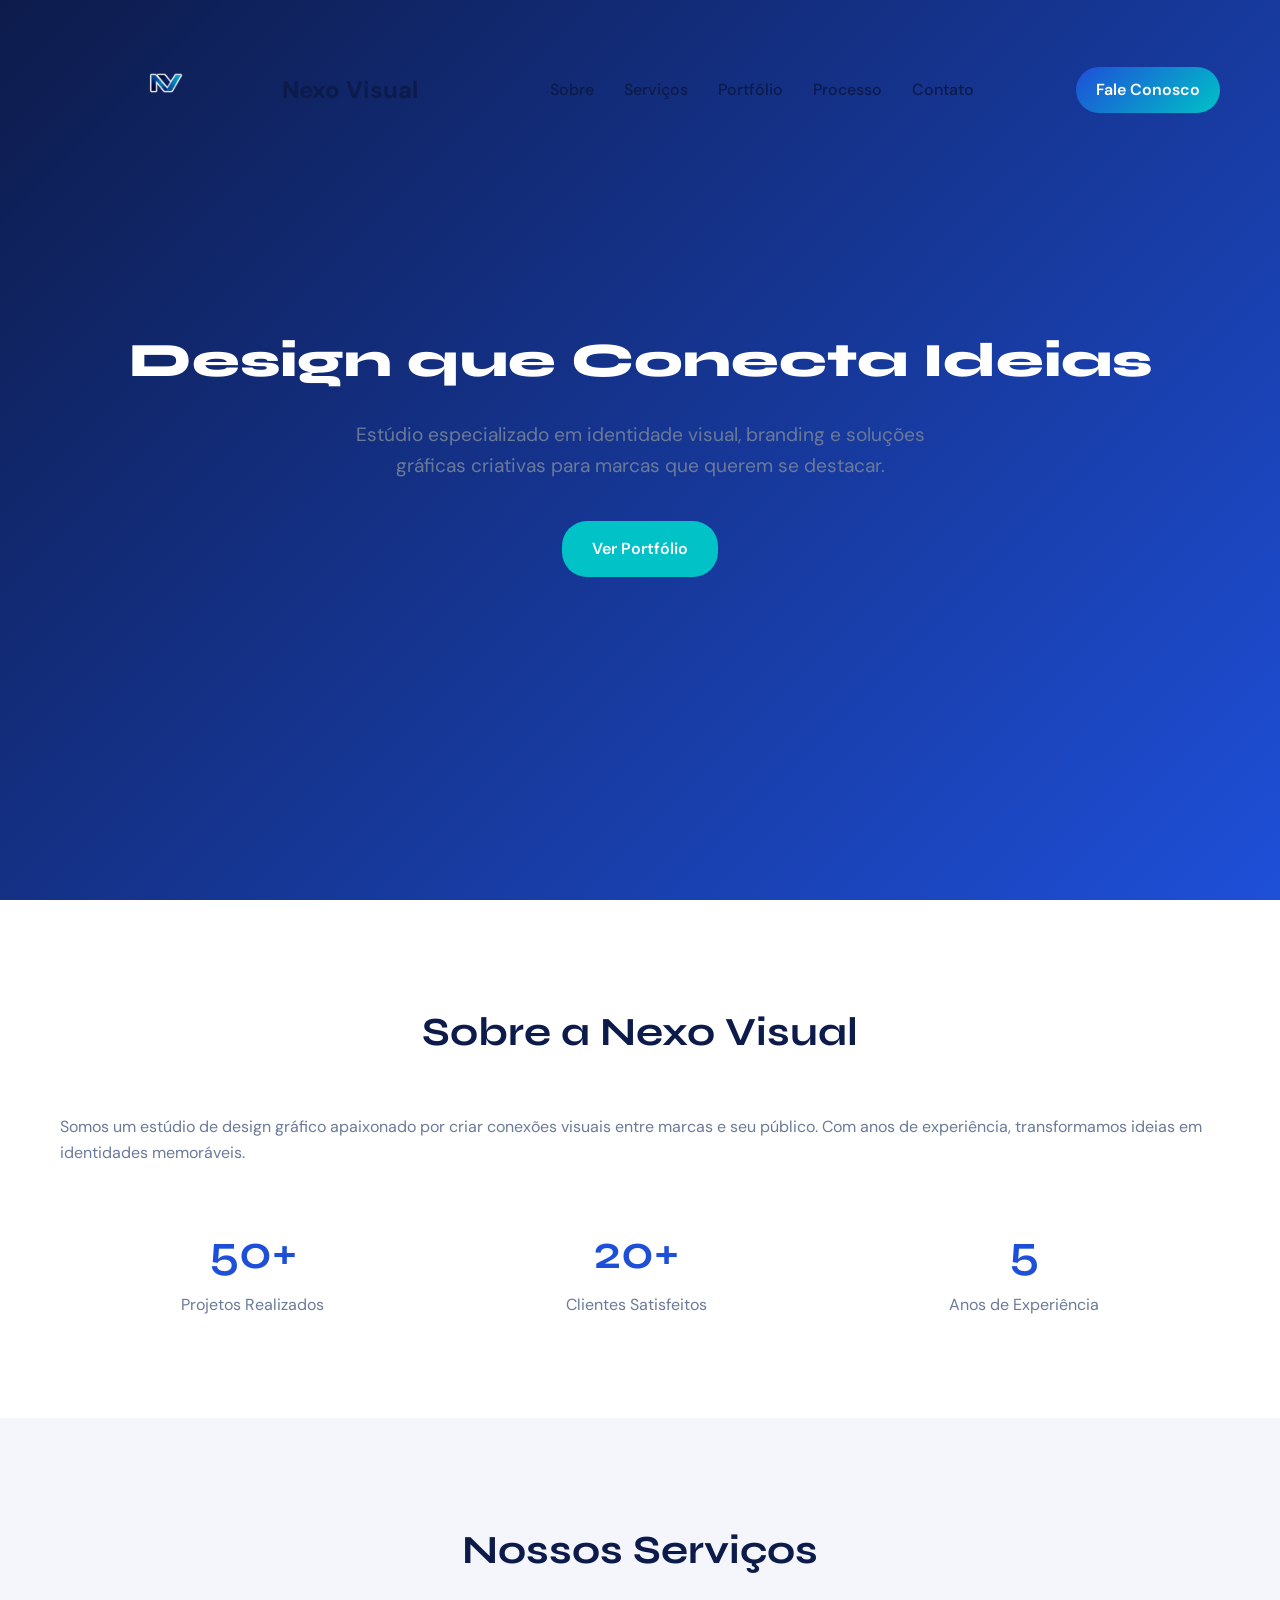
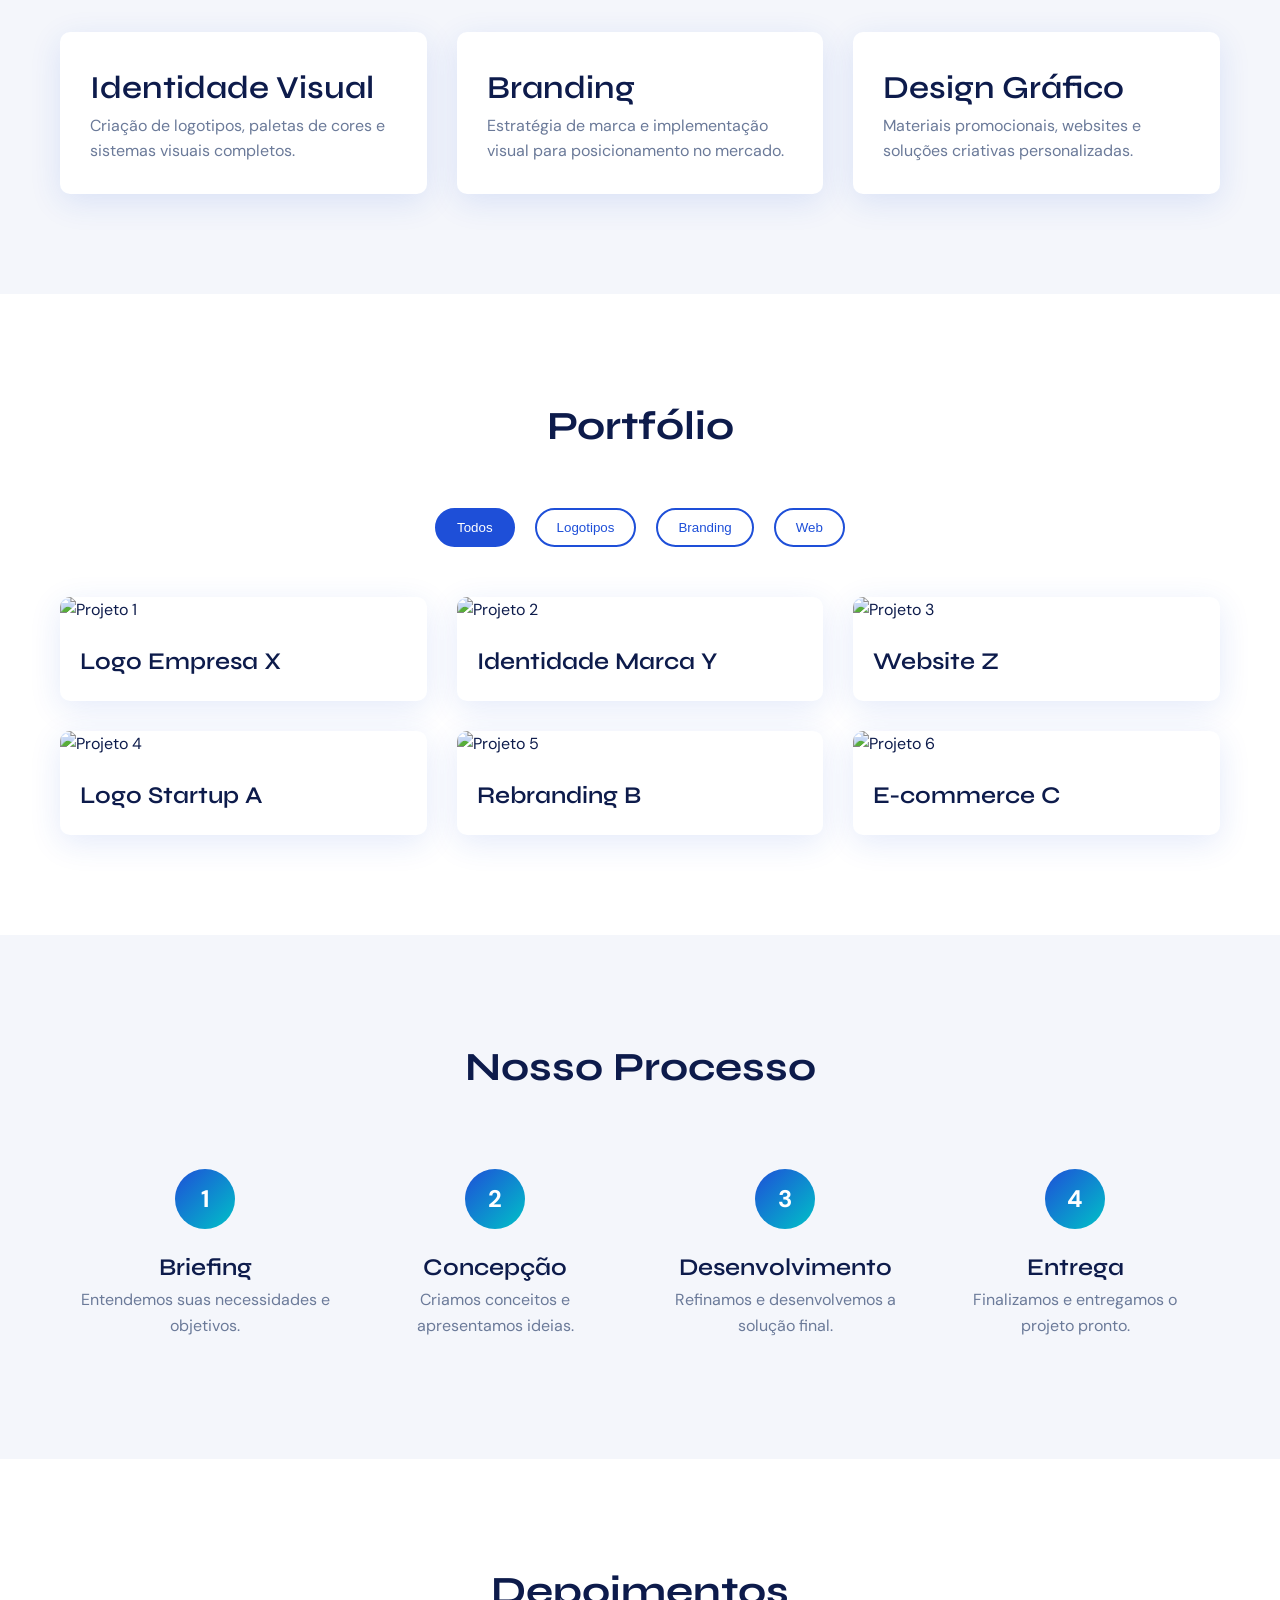
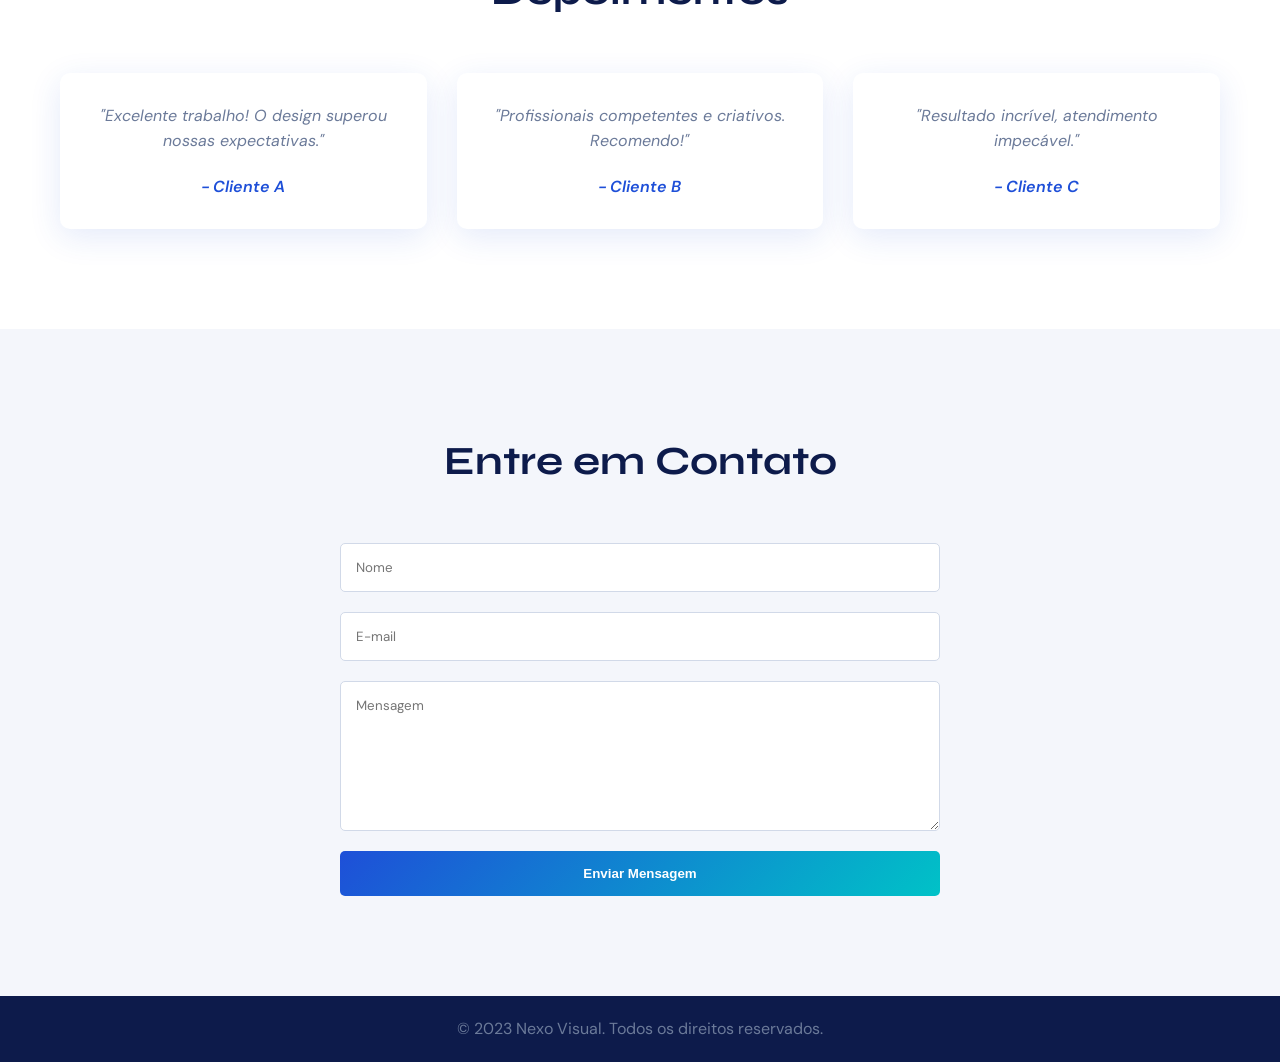
==== index.html @ d280f70b "first commit" ====
<!DOCTYPE html>
<html lang="pt-BR">
<head>
    <meta charset="UTF-8">
    <meta name="viewport" content="width=device-width, initial-scale=1.0">
    <title>Nexo Visual - Estúdio de Design Gráfico</title>
    <link href="https://fonts.googleapis.com/css2?family=Syne:wght@600;700;800&family=DM+Sans:wght@400;500;600&family=DM+Mono:wght@400&display=swap" rel="stylesheet">
    <link rel="stylesheet" href="styles.css">
</head>
<body>
    <nav class="navbar">
        <div class="container">
            <div class="logo">
                <img src="logo.png" alt="Nexo Visual Logo" class="logo-img">
                <span>Nexo Visual</span>
            </div>
            <ul class="nav-links">
                <li><a href="#sobre">Sobre</a></li>
                <li><a href="#servicos">Serviços</a></li>
                <li><a href="#portfolio">Portfólio</a></li>
                <li><a href="#processo">Processo</a></li>
                <li><a href="#contato">Contato</a></li>
            </ul>
            <a href="#contato" class="cta-button">Fale Conosco</a>
            <div class="hamburger">
                <span></span>
                <span></span>
                <span></span>
            </div>
        </div>
    </nav>

    <section id="hero" class="hero">
        <div class="container">
            <h1>Design que Conecta Ideias</h1>
            <p>Estúdio especializado em identidade visual, branding e soluções gráficas criativas para marcas que querem se destacar.</p>
            <a href="#portfolio" class="hero-cta">Ver Portfólio</a>
        </div>
    </section>

    <section id="sobre" class="sobre">
        <div class="container">
            <h2>Sobre a Nexo Visual</h2>
            <p>Somos um estúdio de design gráfico apaixonado por criar conexões visuais entre marcas e seu público. Com anos de experiência, transformamos ideias em identidades memoráveis.</p>
            <div class="stats">
                <div class="stat">
                    <h3>50+</h3>
                    <p>Projetos Realizados</p>
                </div>
                <div class="stat">
                    <h3>20+</h3>
                    <p>Clientes Satisfeitos</p>
                </div>
                <div class="stat">
                    <h3>5</h3>
                    <p>Anos de Experiência</p>
                </div>
            </div>
        </div>
    </section>

    <section id="servicos" class="servicos">
        <div class="container">
            <h2>Nossos Serviços</h2>
            <div class="servicos-grid">
                <div class="servico">
                    <h3>Identidade Visual</h3>
                    <p>Criação de logotipos, paletas de cores e sistemas visuais completos.</p>
                </div>
                <div class="servico">
                    <h3>Branding</h3>
                    <p>Estratégia de marca e implementação visual para posicionamento no mercado.</p>
                </div>
                <div class="servico">
                    <h3>Design Gráfico</h3>
                    <p>Materiais promocionais, websites e soluções criativas personalizadas.</p>
                </div>
            </div>
        </div>
    </section>

    <section id="portfolio" class="portfolio">
        <div class="container">
            <h2>Portfólio</h2>
            <div class="filters">
                <button class="filter active" data-filter="all">Todos</button>
                <button class="filter" data-filter="logo">Logotipos</button>
                <button class="filter" data-filter="brand">Branding</button>
                <button class="filter" data-filter="web">Web</button>
            </div>
            <div class="portfolio-grid">
                <div class="project" data-category="logo">
                    <img src="https://via.placeholder.com/300x200/1E4FD8/FFFFFF?text=Logo+1" alt="Projeto 1">
                    <h4>Logo Empresa X</h4>
                </div>
                <div class="project" data-category="brand">
                    <img src="https://via.placeholder.com/300x200/00C2C7/FFFFFF?text=Branding+1" alt="Projeto 2">
                    <h4>Identidade Marca Y</h4>
                </div>
                <div class="project" data-category="web">
                    <img src="https://via.placeholder.com/300x200/0D1B4B/FFFFFF?text=Web+1" alt="Projeto 3">
                    <h4>Website Z</h4>
                </div>
                <div class="project" data-category="logo">
                    <img src="https://via.placeholder.com/300x200/1E4FD8/FFFFFF?text=Logo+2" alt="Projeto 4">
                    <h4>Logo Startup A</h4>
                </div>
                <div class="project" data-category="brand">
                    <img src="https://via.placeholder.com/300x200/00C2C7/FFFFFF?text=Branding+2" alt="Projeto 5">
                    <h4>Rebranding B</h4>
                </div>
                <div class="project" data-category="web">
                    <img src="https://via.placeholder.com/300x200/0D1B4B/FFFFFF?text=Web+2" alt="Projeto 6">
                    <h4>E-commerce C</h4>
                </div>
            </div>
        </div>
    </section>

    <section id="processo" class="processo">
        <div class="container">
            <h2>Nosso Processo</h2>
            <div class="processo-steps">
                <div class="step">
                    <div class="step-number">1</div>
                    <h4>Briefing</h4>
                    <p>Entendemos suas necessidades e objetivos.</p>
                </div>
                <div class="step">
                    <div class="step-number">2</div>
                    <h4>Concepção</h4>
                    <p>Criamos conceitos e apresentamos ideias.</p>
                </div>
                <div class="step">
                    <div class="step-number">3</div>
                    <h4>Desenvolvimento</h4>
                    <p>Refinamos e desenvolvemos a solução final.</p>
                </div>
                <div class="step">
                    <div class="step-number">4</div>
                    <h4>Entrega</h4>
                    <p>Finalizamos e entregamos o projeto pronto.</p>
                </div>
            </div>
        </div>
    </section>

    <section id="depoimentos" class="depoimentos">
        <div class="container">
            <h2>Depoimentos</h2>
            <div class="depoimentos-grid">
                <div class="depoimento">
                    <p>"Excelente trabalho! O design superou nossas expectativas."</p>
                    <cite>- Cliente A</cite>
                </div>
                <div class="depoimento">
                    <p>"Profissionais competentes e criativos. Recomendo!"</p>
                    <cite>- Cliente B</cite>
                </div>
                <div class="depoimento">
                    <p>"Resultado incrível, atendimento impecável."</p>
                    <cite>- Cliente C</cite>
                </div>
            </div>
        </div>
    </section>

    <section id="contato" class="contato">
        <div class="container">
            <h2>Entre em Contato</h2>
            <form class="contato-form">
                <input type="text" placeholder="Nome" required>
                <input type="email" placeholder="E-mail" required>
                <textarea placeholder="Mensagem" required></textarea>
                <button type="submit">Enviar Mensagem</button>
            </form>
        </div>
    </section>

    <footer class="footer">
        <div class="container">
            <p>&copy; 2023 Nexo Visual. Todos os direitos reservados.</p>
        </div>
    </footer>

    <script src="script.js"></script>
</body>
</html>
---- styles.css ----
:root {
  /* Primárias */
  --azul-profundo: #0D1B4B;
  --azul-vibrante: #1E4FD8;
  --teal: #00C2C7;

  /* Gradiente institucional */
  --gradient-main: linear-gradient(135deg, #1E4FD8 0%, #00C2C7 100%);
  --gradient-dark: linear-gradient(135deg, #0D1B4B 0%, #1E4FD8 100%);

  /* Neutras */
  --branco: #FFFFFF;
  --cinza-claro: #F4F6FB;
  --cinza-medio: #D1D9E8;
  --cinza-texto: #6B7A99;

  /* Sombras */
  --shadow-card: 0 8px 32px rgba(30, 79, 216, 0.12);
  --shadow-hover: 0 16px 48px rgba(0, 194, 199, 0.22);
}

* {
  margin: 0;
  padding: 0;
  box-sizing: border-box;
}

body {
  font-family: 'DM Sans', sans-serif;
  line-height: 1.6;
  color: var(--azul-profundo);
}

.container {
  max-width: 1200px;
  margin: 0 auto;
  padding: 0 20px;
}

h1, h2, h3, h4 {
  font-family: 'Syne', sans-serif;
}

h1 { font-size: 3rem; font-weight: 800; }
h2 { font-size: 2.5rem; font-weight: 700; }
h3 { font-size: 2rem; font-weight: 600; }
h4 { font-size: 1.5rem; font-weight: 600; }

p { font-size: 1rem; color: var(--cinza-texto); }

/* Navbar */
.navbar {
  position: fixed;
  top: 0;
  width: 100%;
  background: transparent;
  transition: background 0.3s, box-shadow 0.3s;
  z-index: 1000;
  padding: 20px 0;
}

.navbar.scrolled {
  background: rgba(255, 255, 255, 0.95);
  backdrop-filter: blur(10px);
  box-shadow: var(--shadow-card);
}

.navbar .container {
  display: flex;
  justify-content: space-between;
  align-items: center;
}

.logo {
  display: flex;
  align-items: center;
  font-weight: 700;
  font-size: 1.5rem;
  color: var(--azul-profundo);
}

.logo-img {
  height: 140px;
  max-height: 140px;
  width: auto;
  margin-right: 12px;
  object-fit: contain;
}

.nav-links {
  display: flex;
  list-style: none;
}

.nav-links li {
  margin-left: 30px;
}

.nav-links.active {
  display: flex !important;
  flex-direction: column;
  position: absolute;
  top: 80px;
  left: 0;
  width: 100%;
  background: rgba(255, 255, 255, 0.98);
  backdrop-filter: blur(10px);
  padding: 20px;
  box-shadow: var(--shadow-card);
  z-index: 999;
}

.nav-links.active li {
  margin-left: 0;
  margin: 12px 0;
}

.nav-links.active a {
  display: block;
  padding: 12px;
  font-size: 1.1rem;
}

.nav-links a {
  text-decoration: none;
  color: var(--azul-profundo);
  font-weight: 500;
  transition: color 0.3s;
  position: relative;
}

.nav-links a::after {
  content: '';
  position: absolute;
  width: 0;
  height: 2px;
  bottom: -5px;
  left: 0;
  background: var(--gradient-main);
  transition: width 0.3s;
}

.nav-links a:hover::after {
  width: 100%;
}

.cta-button {
  background: var(--gradient-main);
  color: var(--branco);
  padding: 10px 20px;
  border-radius: 25px;
  text-decoration: none;
  font-weight: 600;
  transition: transform 0.3s;
}

.cta-button:hover {
  transform: translateY(-2px);
}

.hamburger {
  display: none;
  flex-direction: column;
  cursor: pointer;
}

.hamburger span {
  width: 25px;
  height: 3px;
  background: var(--azul-profundo);
  margin: 3px 0;
  transition: 0.3s;
  display: block;
}

.hamburger.active span:nth-child(1) {
  transform: rotate(45deg) translate(10px, 10px);
}

.hamburger.active span:nth-child(2) {
  opacity: 0;
}

.hamburger.active span:nth-child(3) {
  transform: rotate(-45deg) translate(8px, -8px);
}

/* Hero */
.hero {
  height: 100vh;
  display: flex;
  align-items: center;
  background: var(--gradient-dark);
  color: var(--branco);
  text-align: center;
}

.hero h1 {
  margin-bottom: 20px;
}

.hero p {
  font-size: 1.2rem;
  margin-bottom: 40px;
  max-width: 600px;
  margin-left: auto;
  margin-right: auto;
}

.hero-cta {
  background: var(--teal);
  color: var(--branco);
  padding: 15px 30px;
  border-radius: 25px;
  text-decoration: none;
  font-weight: 600;
  display: inline-block;
  transition: background 0.3s;
}

.hero-cta:hover {
  background: var(--azul-vibrante);
}

/* Sections */
section {
  padding: 100px 0;
}

.sobre, .servicos, .portfolio, .processo, .depoimentos, .contato {
  background: var(--branco);
}

.sobre:nth-child(even), .servicos:nth-child(even), .portfolio:nth-child(even), .processo:nth-child(even), .depoimentos:nth-child(even), .contato:nth-child(even) {
  background: var(--cinza-claro);
}

.sobre h2, .servicos h2, .portfolio h2, .processo h2, .depoimentos h2, .contato h2 {
  text-align: center;
  margin-bottom: 50px;
  color: var(--azul-profundo);
}

/* Sobre */
.stats {
  display: flex;
  justify-content: space-around;
  margin-top: 50px;
}

.stat {
  text-align: center;
}

.stat h3 {
  font-size: 3rem;
  color: var(--azul-vibrante);
}

/* Serviços */
.servicos-grid {
  display: grid;
  grid-template-columns: repeat(auto-fit, minmax(300px, 1fr));
  gap: 30px;
}

.servico {
  background: var(--branco);
  padding: 30px;
  border-radius: 10px;
  box-shadow: var(--shadow-card);
  transition: box-shadow 0.3s;
}

.servico:hover {
  box-shadow: var(--shadow-hover);
}

/* Portfolio */
.filters {
  display: flex;
  justify-content: center;
  margin-bottom: 50px;
}

.filter {
  background: none;
  border: 2px solid var(--azul-vibrante);
  color: var(--azul-vibrante);
  padding: 10px 20px;
  margin: 0 10px;
  border-radius: 25px;
  cursor: pointer;
  transition: all 0.3s;
}

.filter.active {
  background: var(--azul-vibrante);
  color: var(--branco);
}

.portfolio-grid {
  display: grid;
  grid-template-columns: repeat(auto-fit, minmax(300px, 1fr));
  gap: 30px;
}

.project {
  background: var(--branco);
  border-radius: 10px;
  overflow: hidden;
  box-shadow: var(--shadow-card);
  transition: transform 0.3s;
}

.project:hover {
  transform: translateY(-5px);
}

.project img {
  width: 100%;
  height: 200px;
  object-fit: cover;
}

.project h4 {
  padding: 20px;
  color: var(--azul-profundo);
}

/* Processo */
.processo-steps {
  display: flex;
  justify-content: space-between;
  flex-wrap: wrap;
}

.step {
  flex: 1;
  text-align: center;
  margin: 20px;
  min-width: 200px;
}

.step-number {
  width: 60px;
  height: 60px;
  background: var(--gradient-main);
  color: var(--branco);
  border-radius: 50%;
  display: flex;
  align-items: center;
  justify-content: center;
  font-size: 1.5rem;
  font-weight: 700;
  margin: 0 auto 20px;
}

/* Depoimentos */
.depoimentos-grid {
  display: grid;
  grid-template-columns: repeat(auto-fit, minmax(300px, 1fr));
  gap: 30px;
}

.depoimento {
  background: var(--branco);
  padding: 30px;
  border-radius: 10px;
  box-shadow: var(--shadow-card);
  text-align: center;
}

.depoimento p {
  font-style: italic;
  margin-bottom: 20px;
}

.depoimento cite {
  color: var(--azul-vibrante);
  font-weight: 600;
}

/* Contato */
.contato-form {
  max-width: 600px;
  margin: 0 auto;
  display: flex;
  flex-direction: column;
}

.contato-form input,
.contato-form textarea {
  padding: 15px;
  margin-bottom: 20px;
  border: 1px solid var(--cinza-medio);
  border-radius: 5px;
  font-family: 'DM Sans', sans-serif;
}

.contato-form textarea {
  height: 150px;
  resize: vertical;
}

.contato-form button {
  background: var(--gradient-main);
  color: var(--branco);
  padding: 15px;
  border: none;
  border-radius: 5px;
  font-weight: 600;
  cursor: pointer;
  transition: background 0.3s;
}

.contato-form button:hover {
  background: var(--azul-vibrante);
}

/* Footer */
.footer {
  background: var(--azul-profundo);
  color: var(--branco);
  text-align: center;
  padding: 20px 0;
}

/* Mobile */
@media (max-width: 768px) {
  /* Navbar */
  .navbar .container {
    padding: 0 15px;
  }

  .logo {
    font-size: 1.1rem;
  }

  .logo-img {
    height: 90px;
    max-height: 90px;
    width: auto;
  }

  .nav-links {
    display: none;
  }

  .cta-button {
    display: none;
  }

  .hamburger {
    display: flex;
    z-index: 1001;
  }

  /* Hero */
  .hero {
    min-height: 70vh;
    padding: 80px 0 40px;
  }

  .hero h1 {
    font-size: 1.8rem;
    line-height: 1.2;
    margin-bottom: 15px;
  }

  .hero p {
    font-size: 0.95rem;
    margin-bottom: 30px;
    padding: 0 10px;
  }

  /* Sections */
  section {
    padding: 60px 0;
  }

  .sobre h2, .servicos h2, .portfolio h2, .processo h2, .depoimentos h2, .contato h2 {
    font-size: 1.8rem;
    margin-bottom: 35px;
  }

  /* Sobre */
  .stats {
    flex-direction: column;
    gap: 30px;
  }

  .stat {
    padding: 20px 0;
  }

  .stat h3 {
    font-size: 2.2rem;
    margin-bottom: 8px;
  }

  /* Serviços */
  .servicos-grid {
    grid-template-columns: 1fr;
    gap: 20px;
  }

  .servico {
    padding: 20px;
  }

  .servico h3 {
    font-size: 1.3rem;
  }

  .servico p {
    font-size: 0.95rem;
  }

  /* Portfolio */
  .filters {
    flex-wrap: wrap;
    gap: 8px;
    margin-bottom: 30px;
  }

  .filter {
    padding: 8px 15px;
    margin: 4px;
    font-size: 0.9rem;
    border-width: 1px;
  }

  .portfolio-grid {
    grid-template-columns: 1fr;
    gap: 20px;
  }

  .project img {
    height: 250px;
  }

  /* Processo */
  .processo-steps {
    flex-direction: column;
    gap: 0;
  }

  .step {
    margin: 20px 0;
    padding: 20px 0;
    border-bottom: 1px solid var(--cinza-medio);
  }

  .step:last-child {
    border-bottom: none;
  }

  .step-number {
    width: 50px;
    height: 50px;
    font-size: 1.2rem;
    margin-bottom: 15px;
  }

  .step h4 {
    font-size: 1.2rem;
  }

  /* Depoimentos */
  .depoimentos-grid {
    grid-template-columns: 1fr;
    gap: 20px;
  }

  .depoimento {
    padding: 20px;
  }

  .depoimento p {
    font-size: 0.95rem;
    margin-bottom: 15px;
  }

  /* Contato */
  .contato h2 {
    margin-bottom: 30px;
  }

  .contato-form {
    padding: 0 10px;
  }

  .contato-form input,
  .contato-form textarea {
    padding: 12px;
    margin-bottom: 15px;
    font-size: 16px;
  }

  .contato-form textarea {
    height: 120px;
  }

  .contato-form button {
    padding: 12px;
    font-size: 1rem;
  }

  /* Footer */
  .footer {
    padding: 15px 10px;
    font-size: 0.9rem;
  }
}

@media (max-width: 480px) {
  .navbar .container {
    padding: 0 10px;
  }

  .logo {
    font-size: 1rem;
  }

  .logo-img {
    height: 78px;
    max-height: 78px;
    width: auto;
  }

  .hero {
    min-height: 60vh;
  }

  .hero h1 {
    font-size: 1.5rem;
  }

  .hero p {
    font-size: 0.9rem;
  }

  section {
    padding: 40px 0;
  }

  h2 {
    font-size: 1.5rem;
  }

  h3 {
    font-size: 1.2rem;
  }

  .container {
    padding: 0 15px;
  }

  .stat h3 {
    font-size: 2rem;
  }

  .project img {
    height: 180px;
  }
}
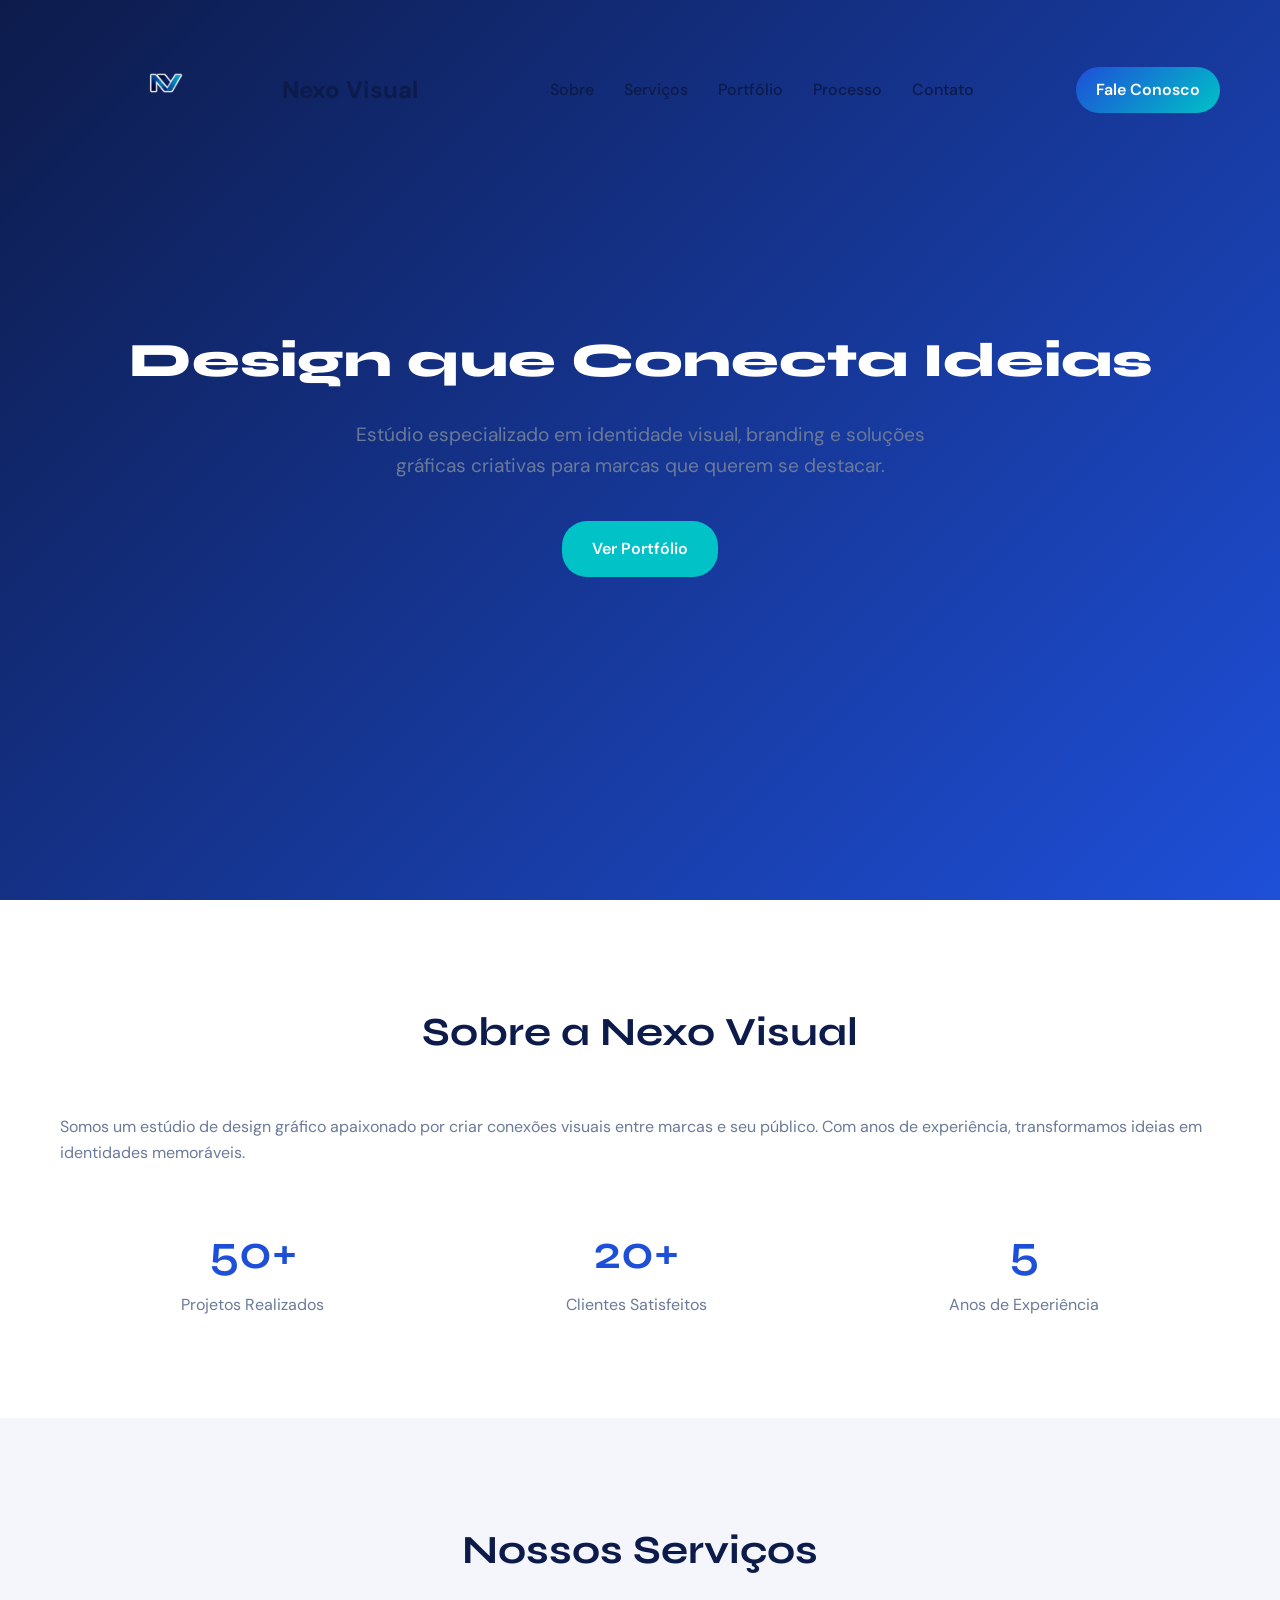
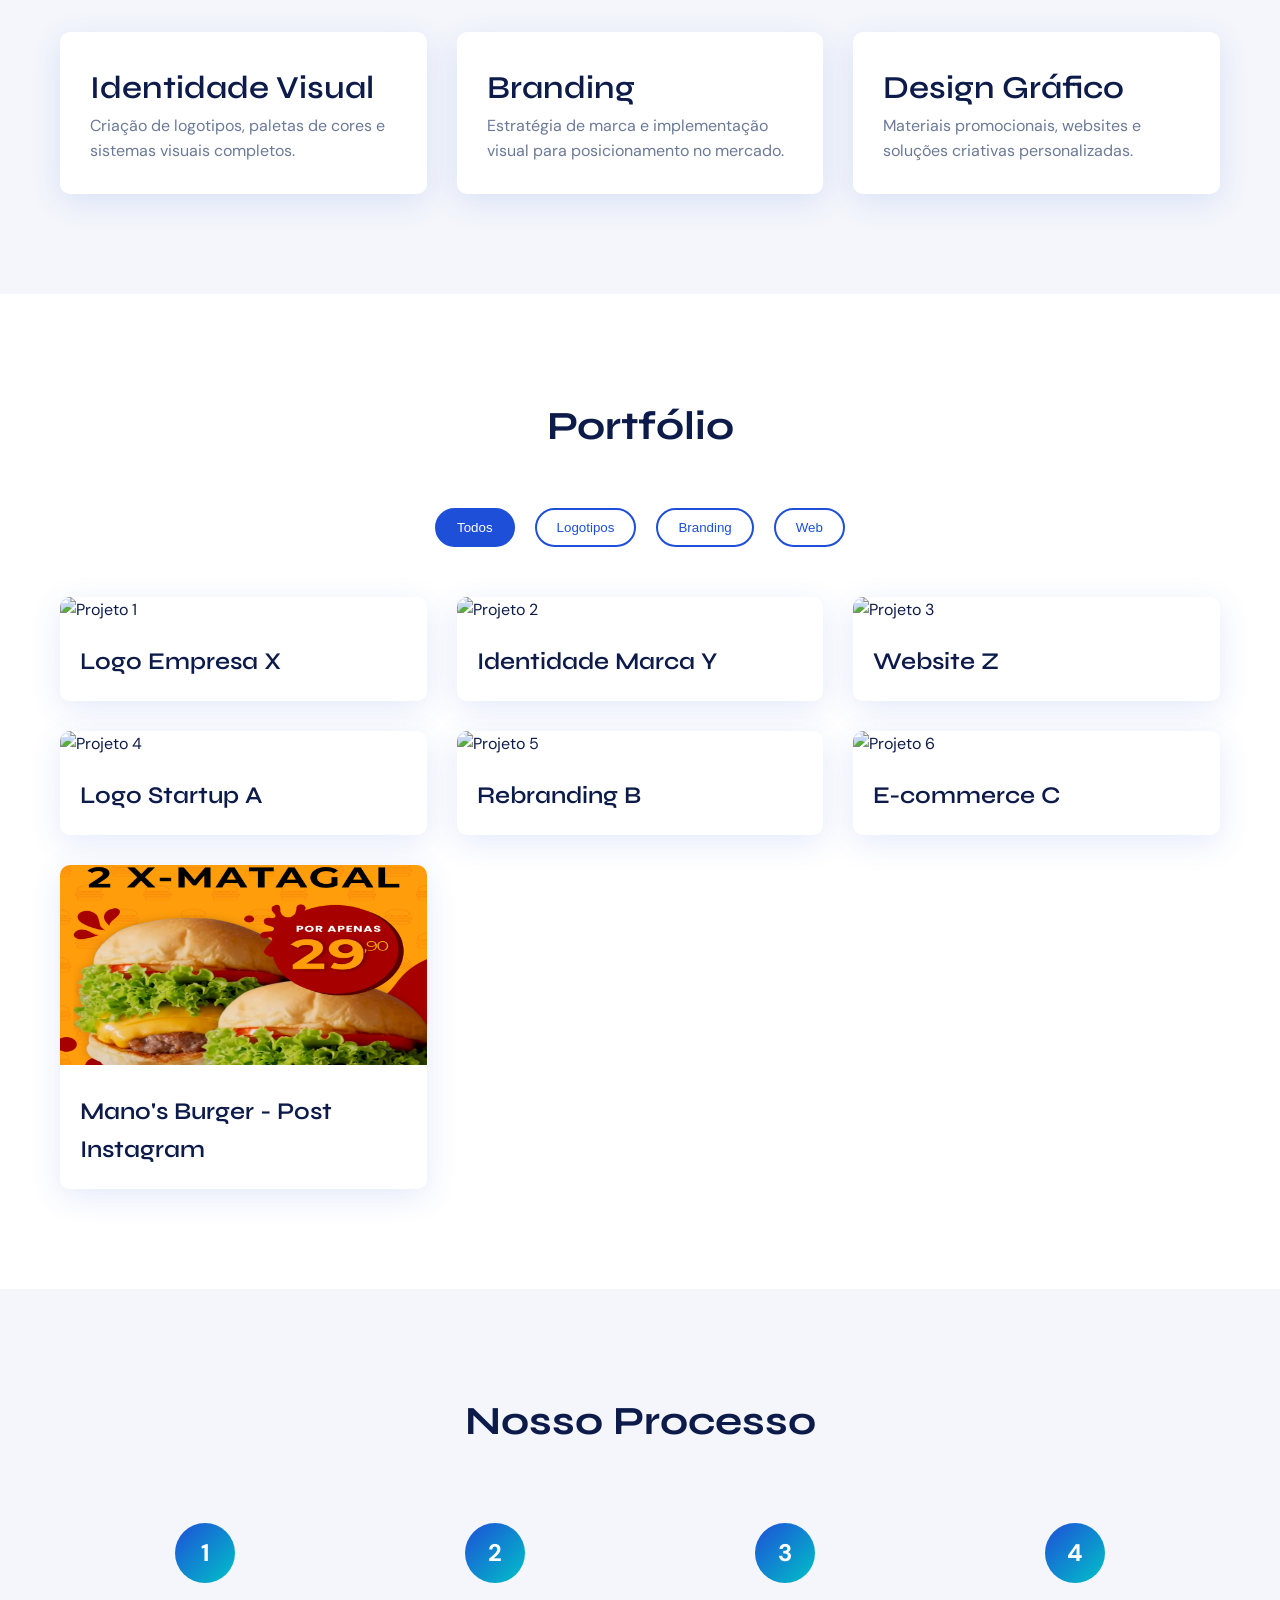
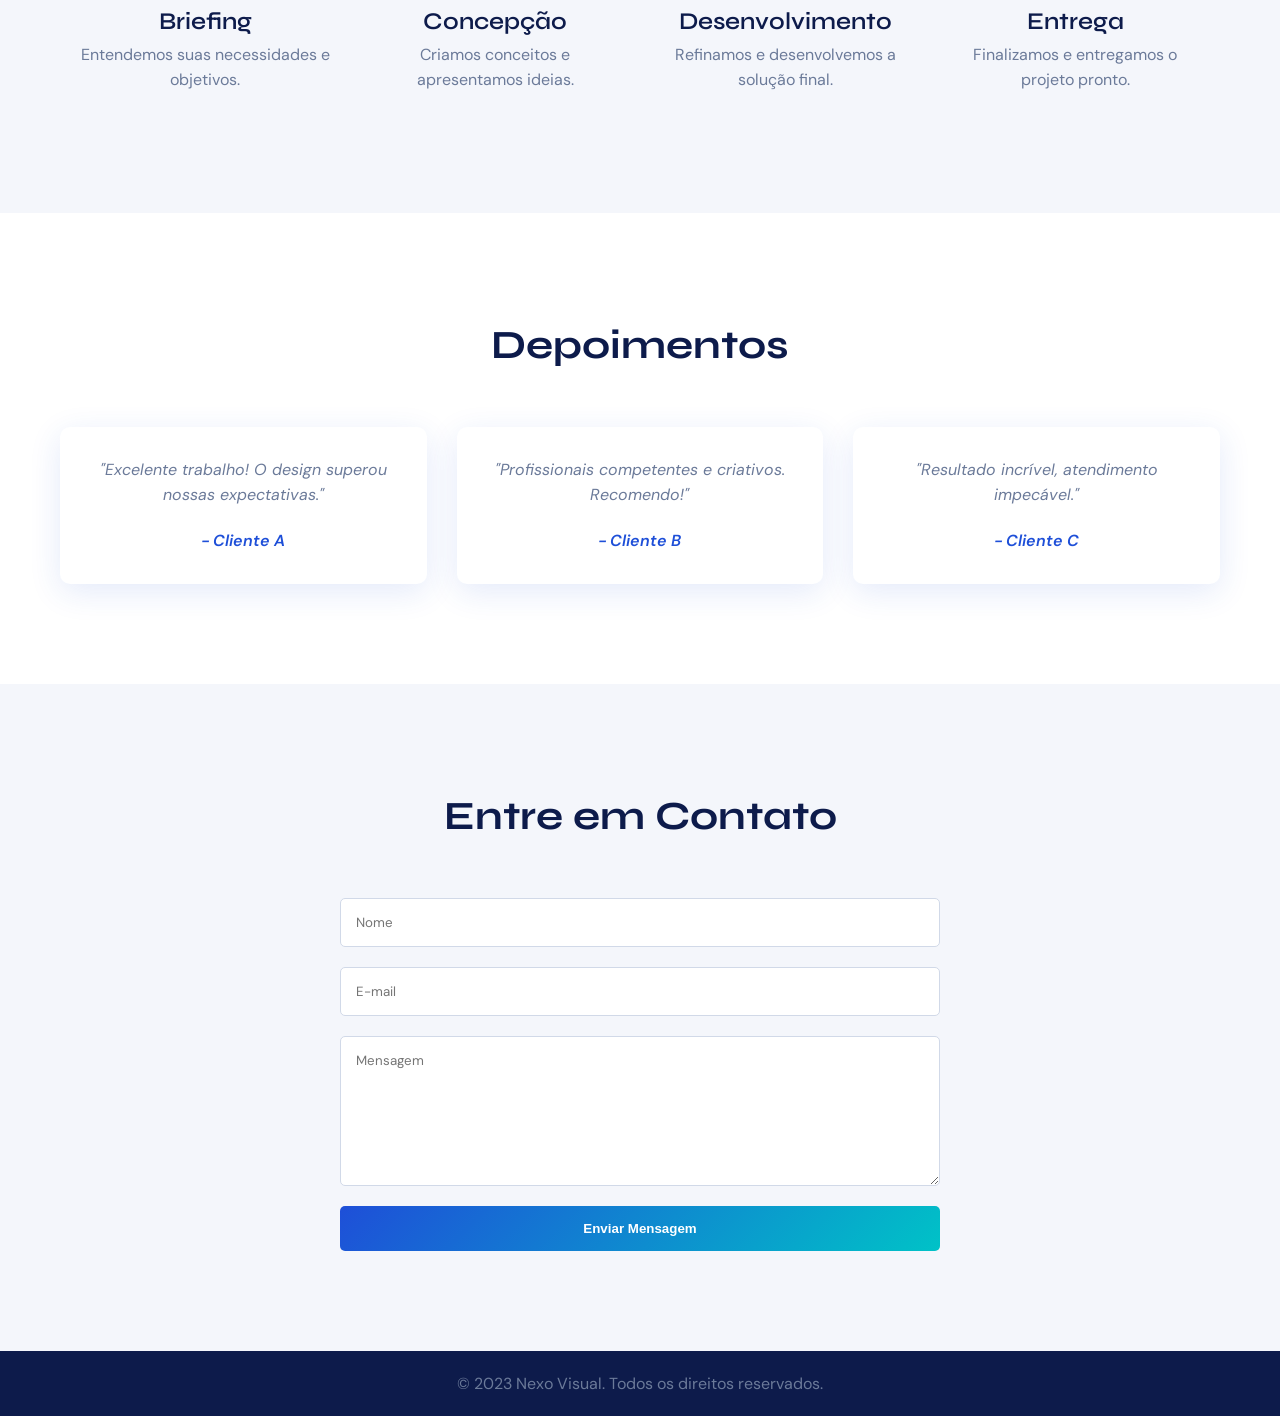
==== commit b9aa0ba3: "adição de imagem do lanche" ====
--- a/index.html
+++ b/index.html
@@ -113,6 +113,10 @@
                     <img src="https://via.placeholder.com/300x200/0D1B4B/FFFFFF?text=Web+2" alt="Projeto 6">
                     <h4>E-commerce C</h4>
                 </div>
+                <div class="project" data-category="web">
+                    <img src="manos-burger.png" alt="Mano's Burger E-commerce">
+                    <h4>Mano's Burger - Post Instagram</h4>
+                </div>
             </div>
         </div>
     </section>
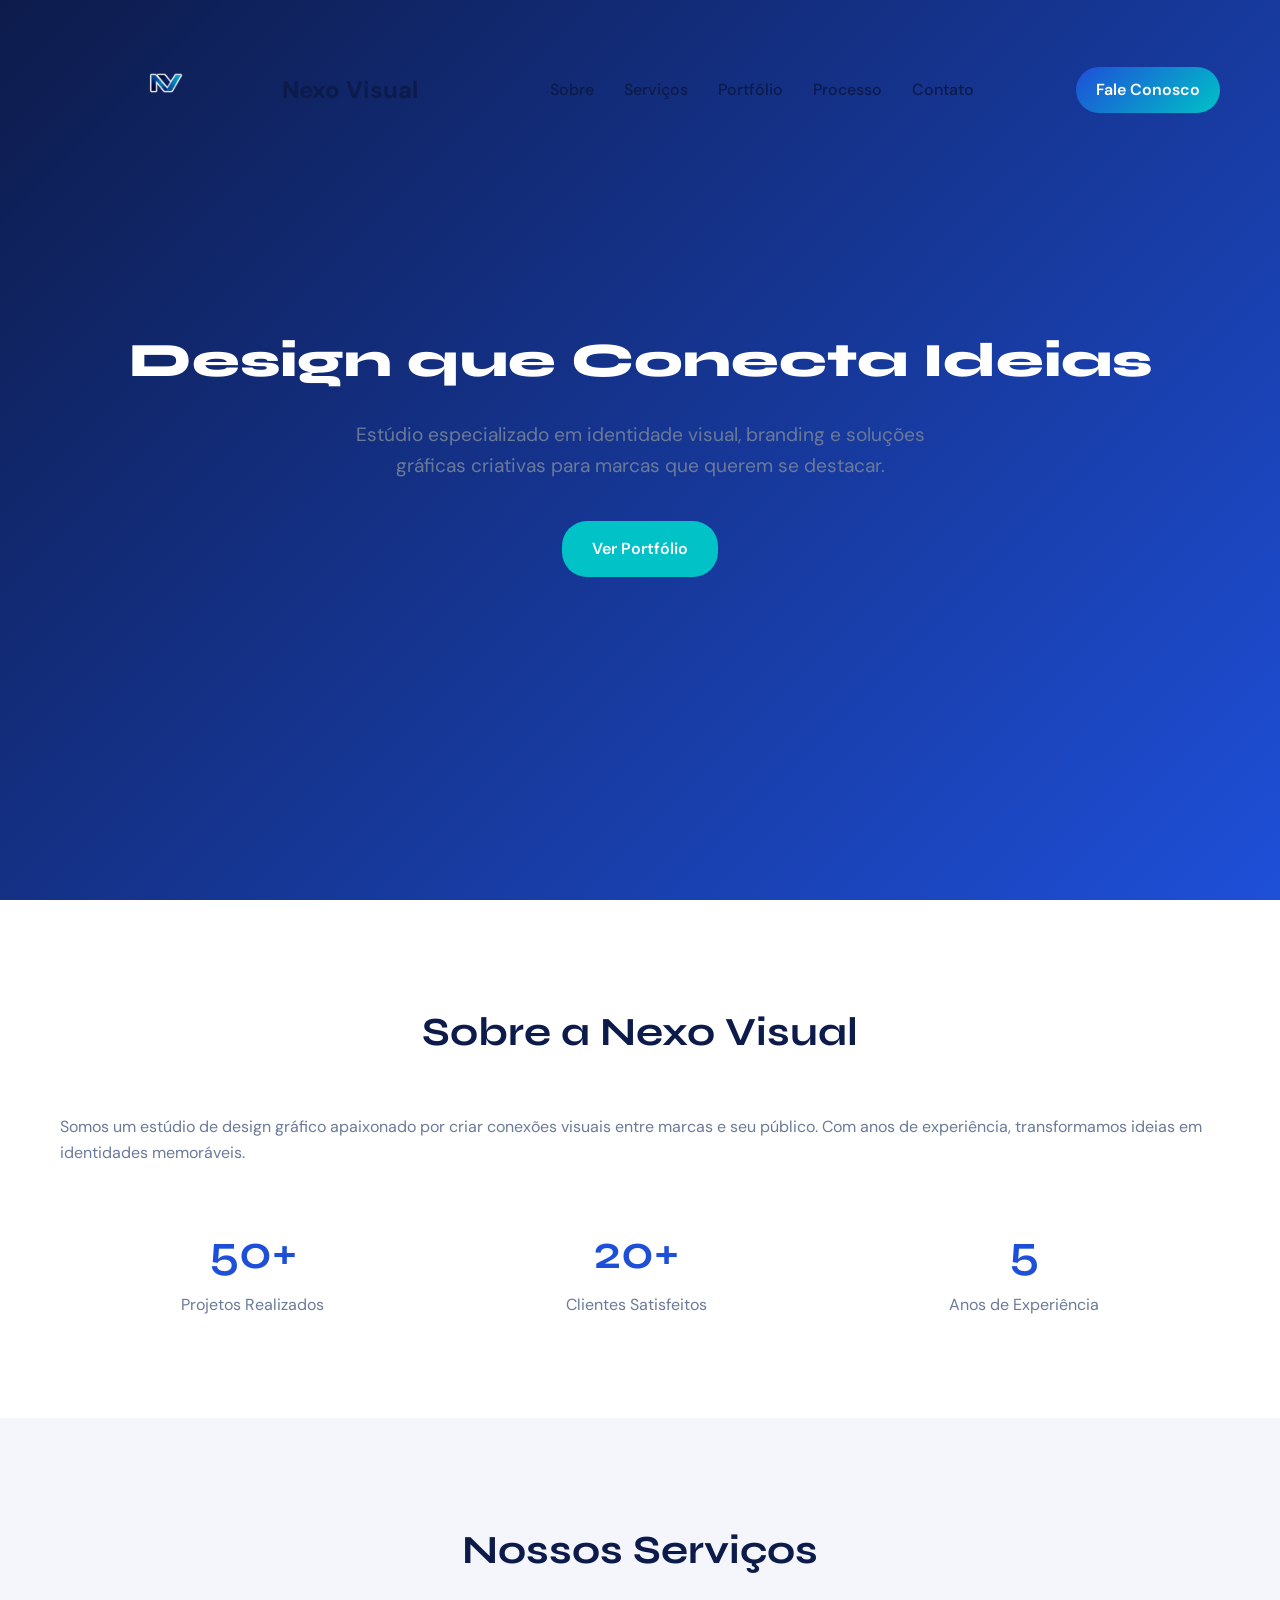
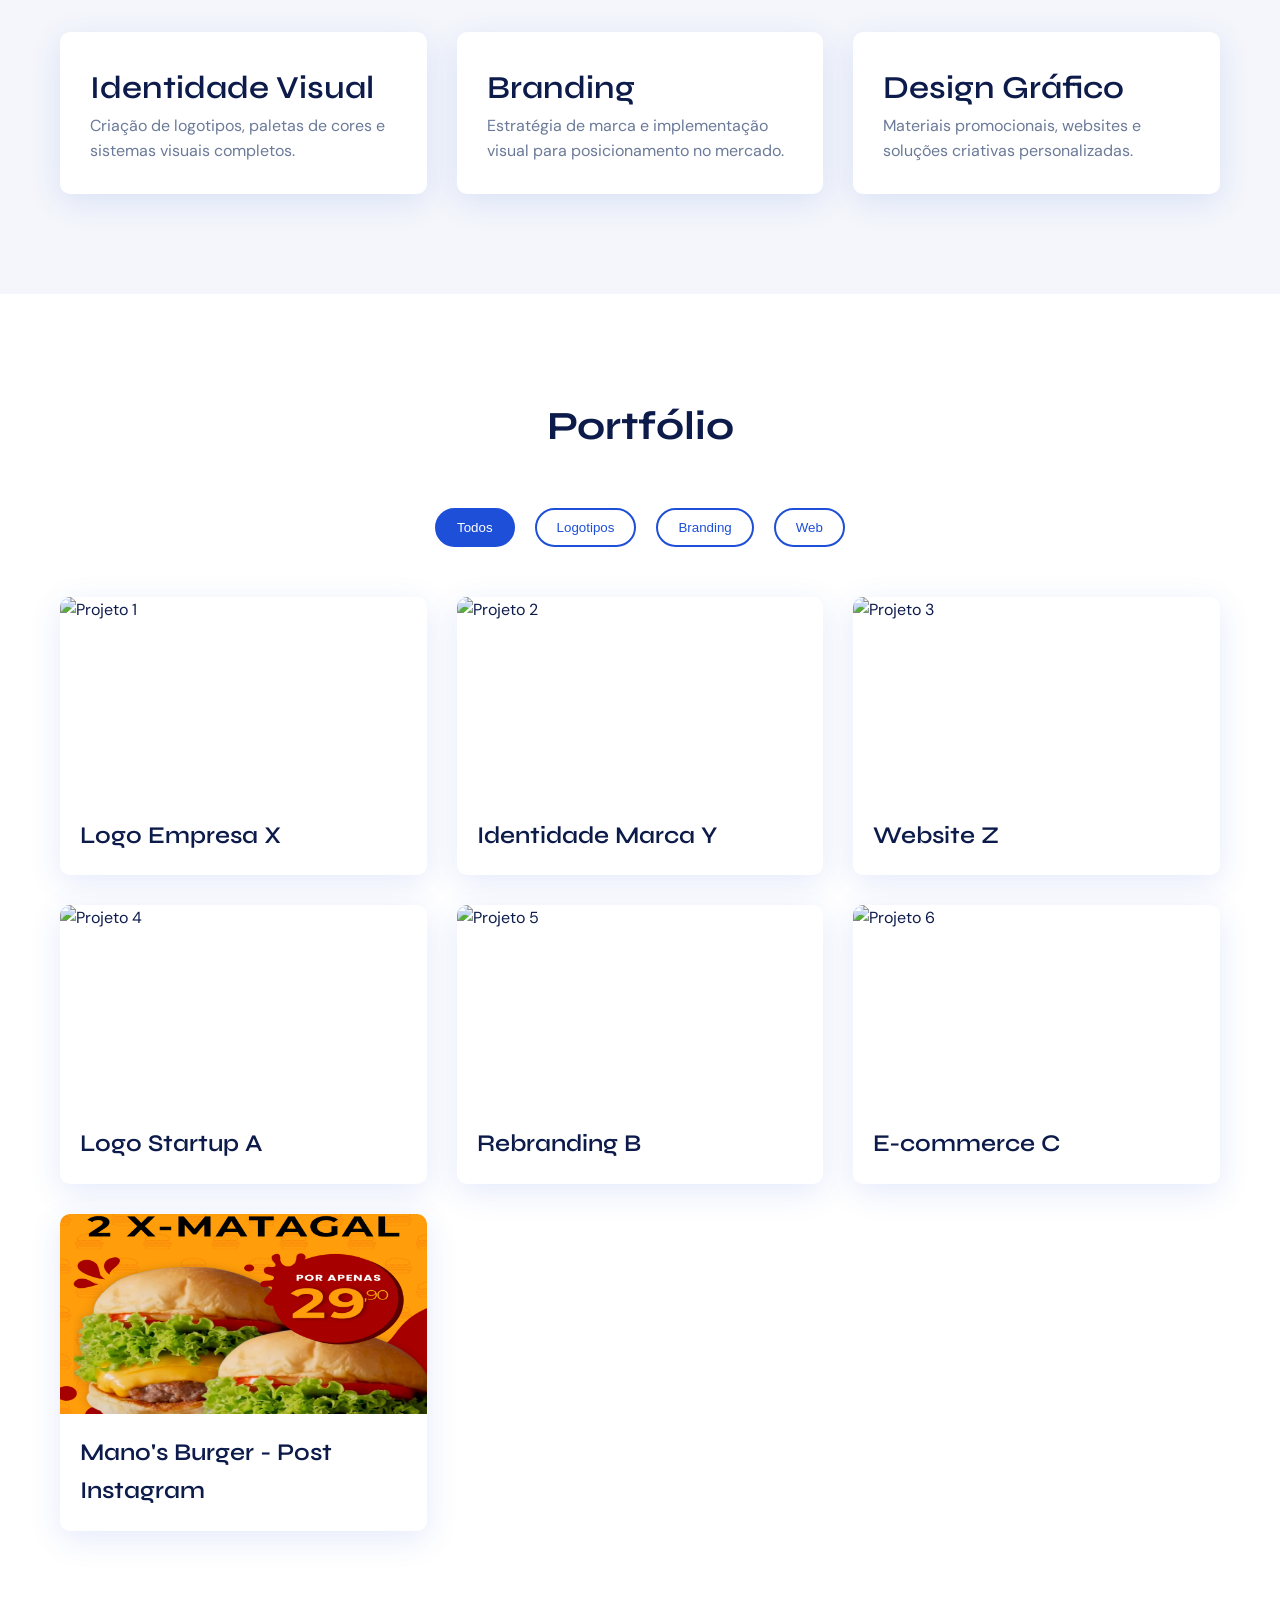
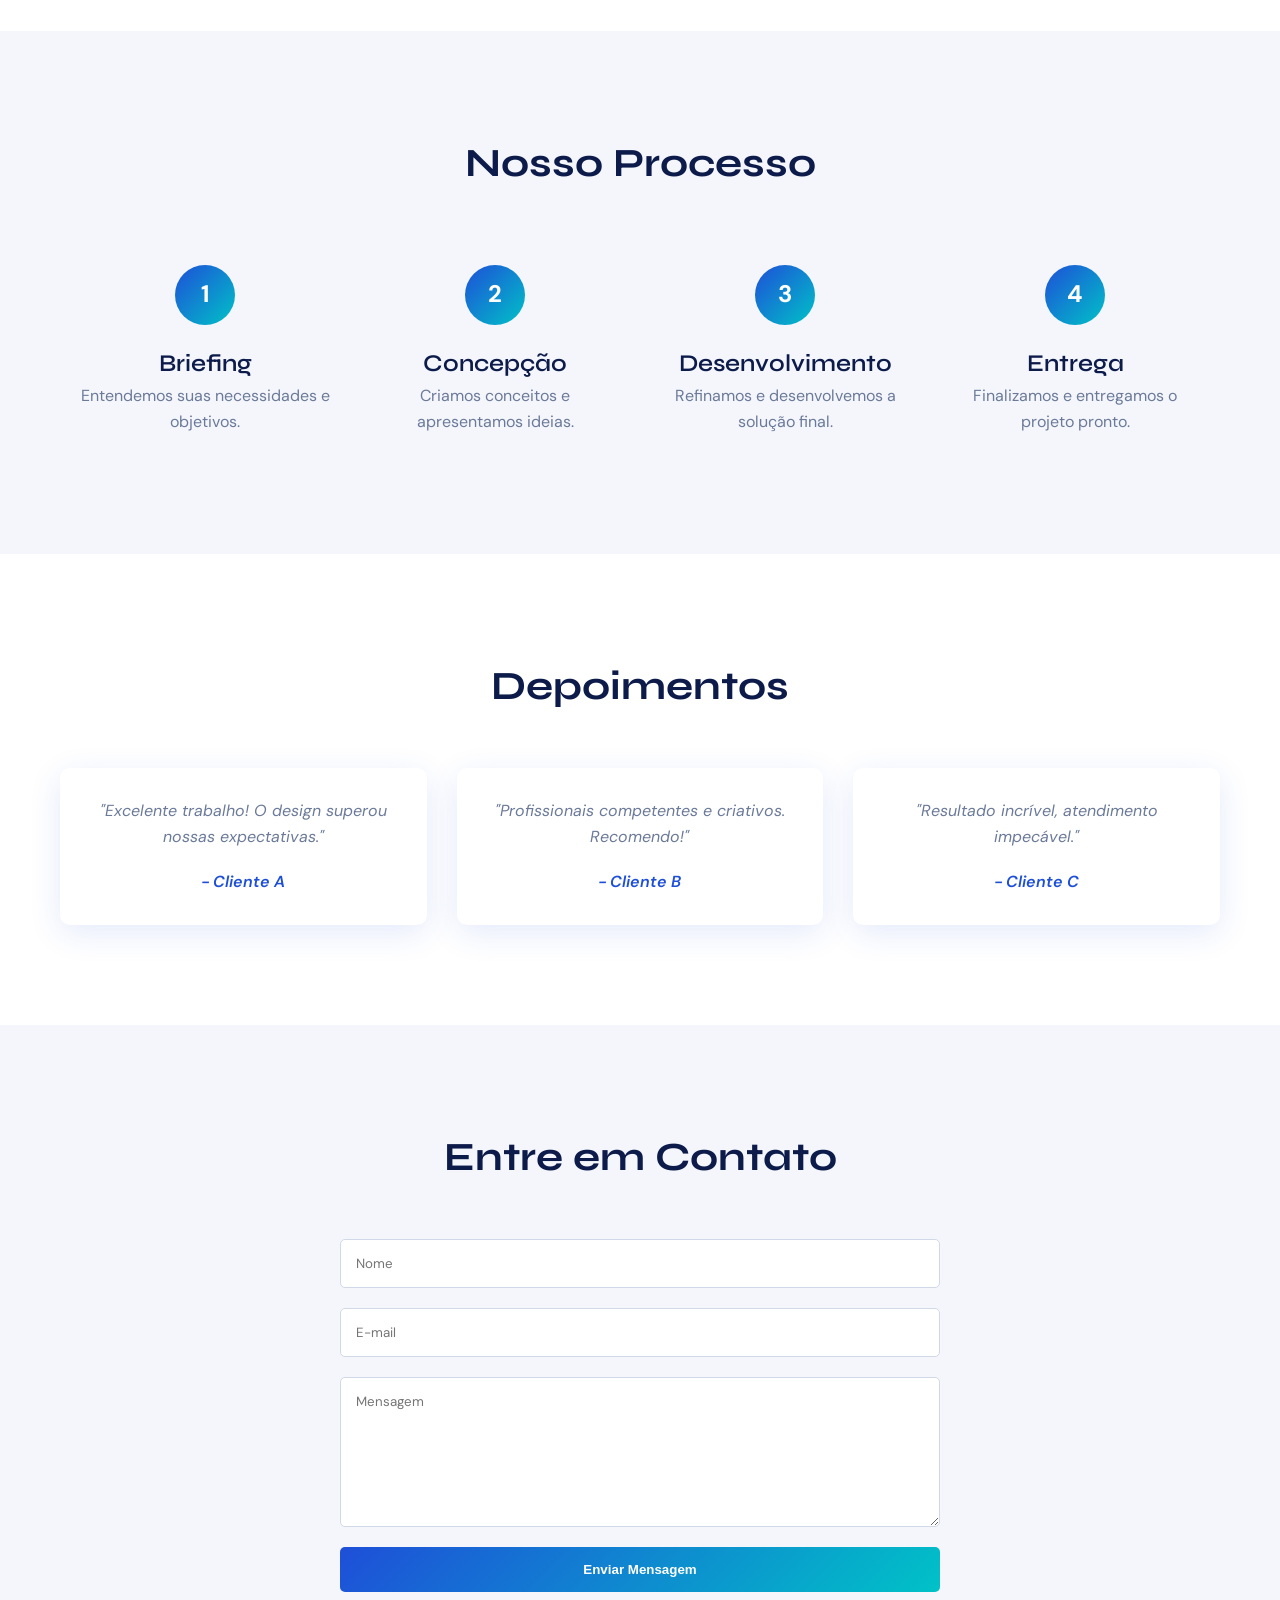
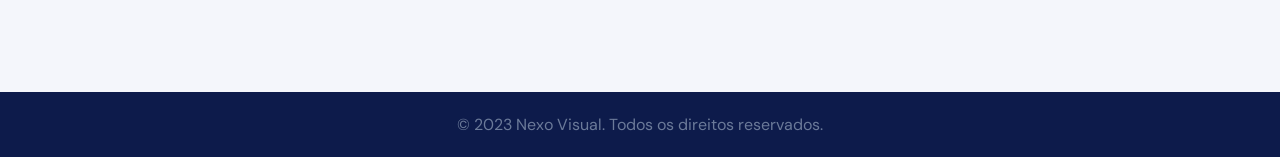
==== commit e91d201e: "adição de botão de zoom para mobile e desktop" ====
--- a/index.html
+++ b/index.html
@@ -90,31 +90,52 @@
             </div>
             <div class="portfolio-grid">
                 <div class="project" data-category="logo">
-                    <img src="https://via.placeholder.com/300x200/1E4FD8/FFFFFF?text=Logo+1" alt="Projeto 1">
+                    <div class="project-img-wrapper">
+                        <img src="https://via.placeholder.com/300x200/1E4FD8/FFFFFF?text=Logo+1" alt="Projeto 1" class="project-img">
+                        <button class="zoom-btn" title="Ampliar em tela cheia">⛶</button>
+                    </div>
                     <h4>Logo Empresa X</h4>
                 </div>
                 <div class="project" data-category="brand">
-                    <img src="https://via.placeholder.com/300x200/00C2C7/FFFFFF?text=Branding+1" alt="Projeto 2">
+                    <div class="project-img-wrapper">
+                        <img src="https://via.placeholder.com/300x200/00C2C7/FFFFFF?text=Branding+1" alt="Projeto 2" class="project-img">
+                        <button class="zoom-btn" title="Ampliar em tela cheia">⛶</button>
+                    </div>
                     <h4>Identidade Marca Y</h4>
                 </div>
                 <div class="project" data-category="web">
-                    <img src="https://via.placeholder.com/300x200/0D1B4B/FFFFFF?text=Web+1" alt="Projeto 3">
+                    <div class="project-img-wrapper">
+                        <img src="https://via.placeholder.com/300x200/0D1B4B/FFFFFF?text=Web+1" alt="Projeto 3" class="project-img">
+                        <button class="zoom-btn" title="Ampliar em tela cheia">⛶</button>
+                    </div>
                     <h4>Website Z</h4>
                 </div>
                 <div class="project" data-category="logo">
-                    <img src="https://via.placeholder.com/300x200/1E4FD8/FFFFFF?text=Logo+2" alt="Projeto 4">
+                    <div class="project-img-wrapper">
+                        <img src="https://via.placeholder.com/300x200/1E4FD8/FFFFFF?text=Logo+2" alt="Projeto 4" class="project-img">
+                        <button class="zoom-btn" title="Ampliar em tela cheia">⛶</button>
+                    </div>
                     <h4>Logo Startup A</h4>
                 </div>
                 <div class="project" data-category="brand">
-                    <img src="https://via.placeholder.com/300x200/00C2C7/FFFFFF?text=Branding+2" alt="Projeto 5">
+                    <div class="project-img-wrapper">
+                        <img src="https://via.placeholder.com/300x200/00C2C7/FFFFFF?text=Branding+2" alt="Projeto 5" class="project-img">
+                        <button class="zoom-btn" title="Ampliar em tela cheia">⛶</button>
+                    </div>
                     <h4>Rebranding B</h4>
                 </div>
                 <div class="project" data-category="web">
-                    <img src="https://via.placeholder.com/300x200/0D1B4B/FFFFFF?text=Web+2" alt="Projeto 6">
+                    <div class="project-img-wrapper">
+                        <img src="https://via.placeholder.com/300x200/0D1B4B/FFFFFF?text=Web+2" alt="Projeto 6" class="project-img">
+                        <button class="zoom-btn" title="Ampliar em tela cheia">⛶</button>
+                    </div>
                     <h4>E-commerce C</h4>
                 </div>
                 <div class="project" data-category="web">
-                    <img src="manos-burger.png" alt="Mano's Burger E-commerce">
+                    <div class="project-img-wrapper">
+                        <img src="manos-burger.png" alt="Mano's Burger E-commerce" class="project-img">
+                        <button class="zoom-btn" title="Ampliar em tela cheia">⛶</button>
+                    </div>
                     <h4>Mano's Burger - Post Instagram</h4>
                 </div>
             </div>
@@ -187,6 +208,12 @@
         </div>
     </footer>
 
+    <!-- Modal de Zoom -->
+    <div id="zoomModal" class="zoom-modal">
+        <span class="zoom-close">&times;</span>
+        <img id="zoomImg" src="" alt="Imagem em zoom">
+    </div>
+
     <script src="script.js"></script>
 </body>
 </html>
--- a/styles.css
+++ b/styles.css
@@ -418,6 +418,93 @@
   background: var(--azul-vibrante);
 }
 
+/* Zoom Modal */
+.project-img-wrapper {
+  position: relative;
+  overflow: hidden;
+  display: flex;
+  align-items: center;
+  justify-content: center;
+}
+
+.project-img {
+  width: 100%;
+  height: 100%;
+  object-fit: cover;
+}
+
+.zoom-btn {
+  position: absolute;
+  bottom: 8px;
+  right: 8px;
+  background: rgba(0, 194, 199, 0.95);
+  color: var(--branco);
+  border: 2px solid var(--branco);
+  width: 45px;
+  height: 45px;
+  border-radius: 3px;
+  font-size: 1.5rem;
+  cursor: pointer;
+  display: flex;
+  align-items: center;
+  justify-content: center;
+  opacity: 0;
+  transition: all 0.3s ease;
+  z-index: 10;
+  padding: 0;
+  box-shadow: 0 2px 8px rgba(0, 0, 0, 0.2);
+}
+
+.project-img-wrapper:hover .zoom-btn {
+  opacity: 1;
+}
+
+.zoom-btn:hover {
+  background: var(--azul-vibrante);
+  transform: scale(1.1);
+  box-shadow: 0 4px 12px rgba(0, 0, 0, 0.3);
+}
+
+.zoom-modal {
+  display: none;
+  position: fixed;
+  top: 0;
+  left: 0;
+  width: 100%;
+  height: 100%;
+  background: rgba(0, 0, 0, 0.95);
+  z-index: 2000;
+  align-items: center;
+  justify-content: center;
+  padding: 20px;
+}
+
+.zoom-modal.active {
+  display: flex;
+}
+
+.zoom-modal img {
+  max-width: 90vw;
+  max-height: 90vh;
+  object-fit: contain;
+  border-radius: 10px;
+}
+
+.zoom-close {
+  position: absolute;
+  top: 20px;
+  right: 30px;
+  color: var(--branco);
+  font-size: 3rem;
+  cursor: pointer;
+  transition: color 0.3s;
+  z-index: 2001;
+}
+
+.zoom-close:hover {
+  color: var(--teal);
+}
+
 /* Footer */
 .footer {
   background: var(--azul-profundo);
@@ -540,6 +627,24 @@
     height: 250px;
   }
 
+  .zoom-btn {
+    width: 36px;
+    height: 36px;
+    font-size: 1rem;
+    opacity: 1; /* Always visible on mobile */
+  }
+
+  .zoom-close {
+    font-size: 2rem;
+    top: 10px;
+    right: 15px;
+  }
+
+  .zoom-modal img {
+    max-width: 95vw;
+    max-height: 85vh;
+  }
+
   /* Processo */
   .processo-steps {
     flex-direction: column;
@@ -657,6 +762,26 @@
     padding: 0 15px;
   }
 
+  .zoom-btn {
+    width: 32px;
+    height: 32px;
+    font-size: 0.9rem;
+    top: 8px;
+    right: 8px;
+    opacity: 1; /* Always visible on small mobile */
+  }
+
+  .zoom-close {
+    font-size: 1.8rem;
+    top: 8px;
+    right: 12px;
+  }
+
+  .zoom-modal img {
+    max-width: 98vw;
+    max-height: 80vh;
+  }
+
   .stat h3 {
     font-size: 2rem;
   }
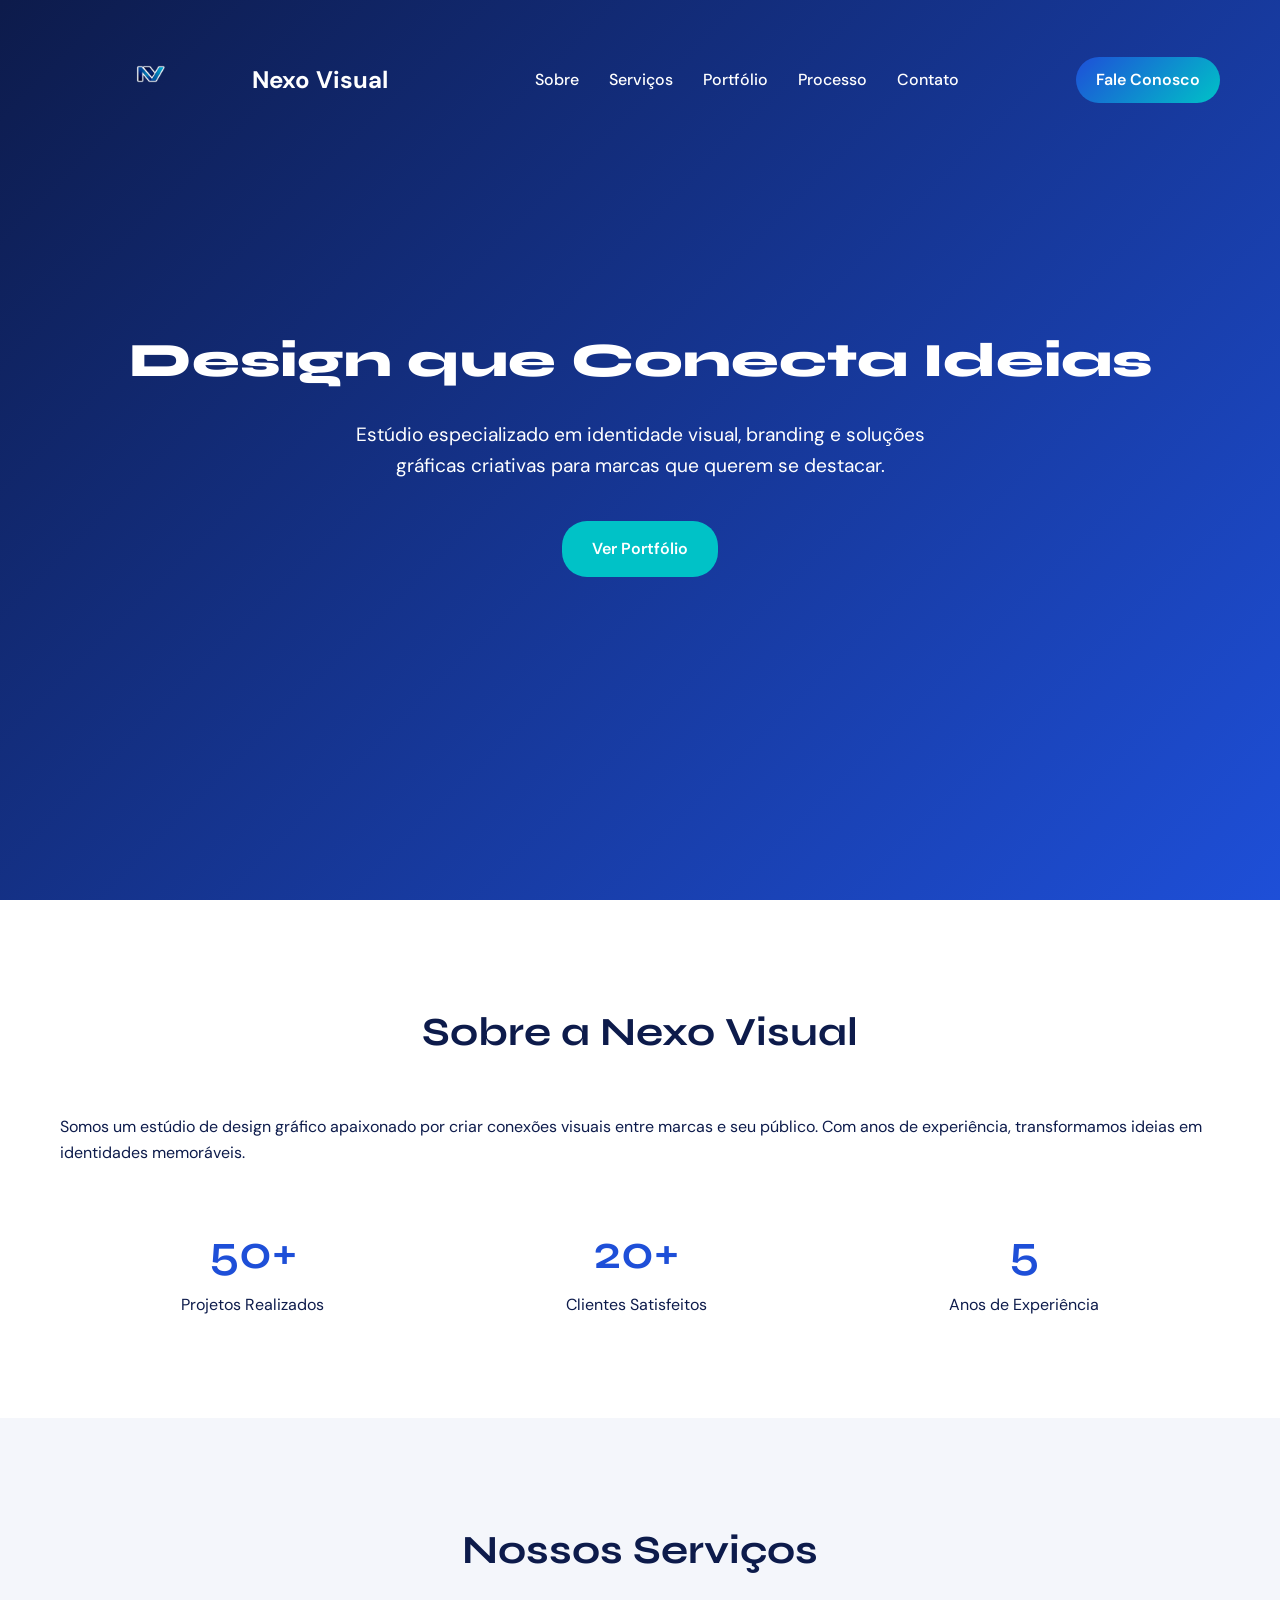
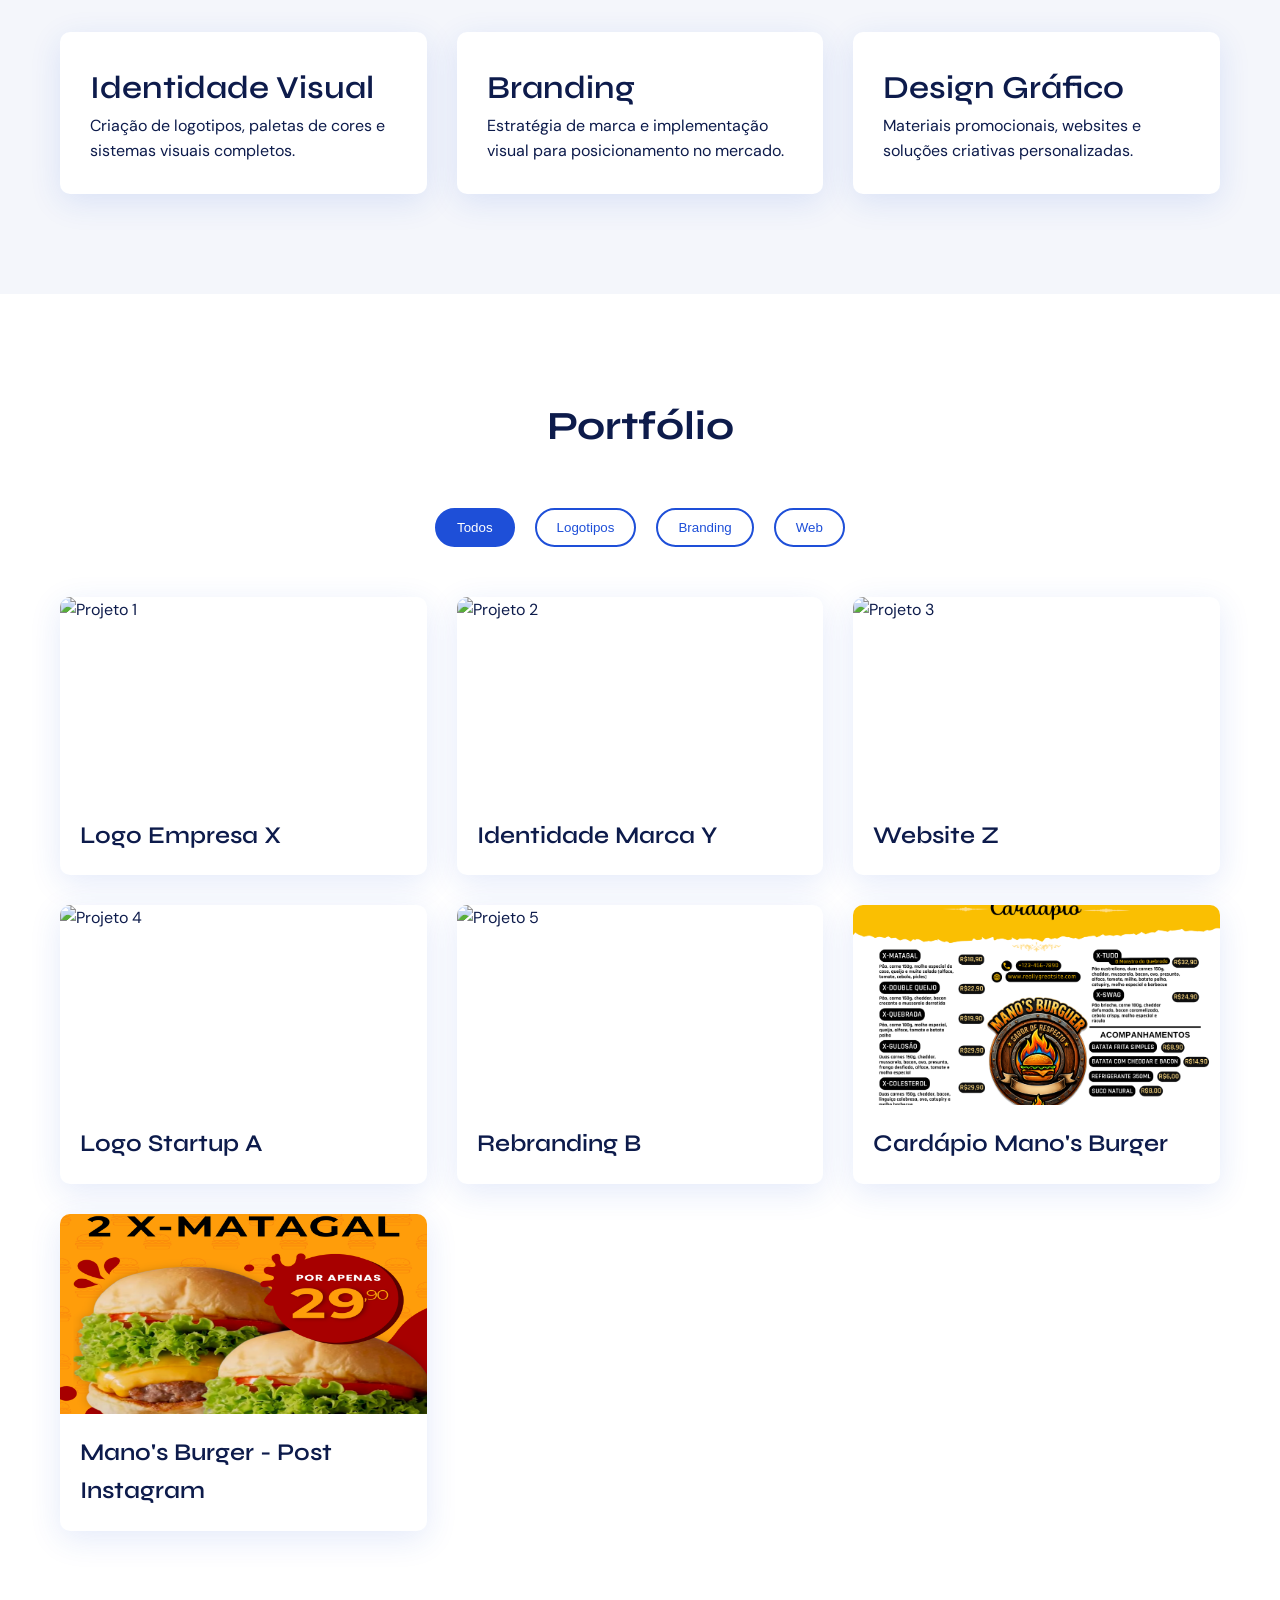
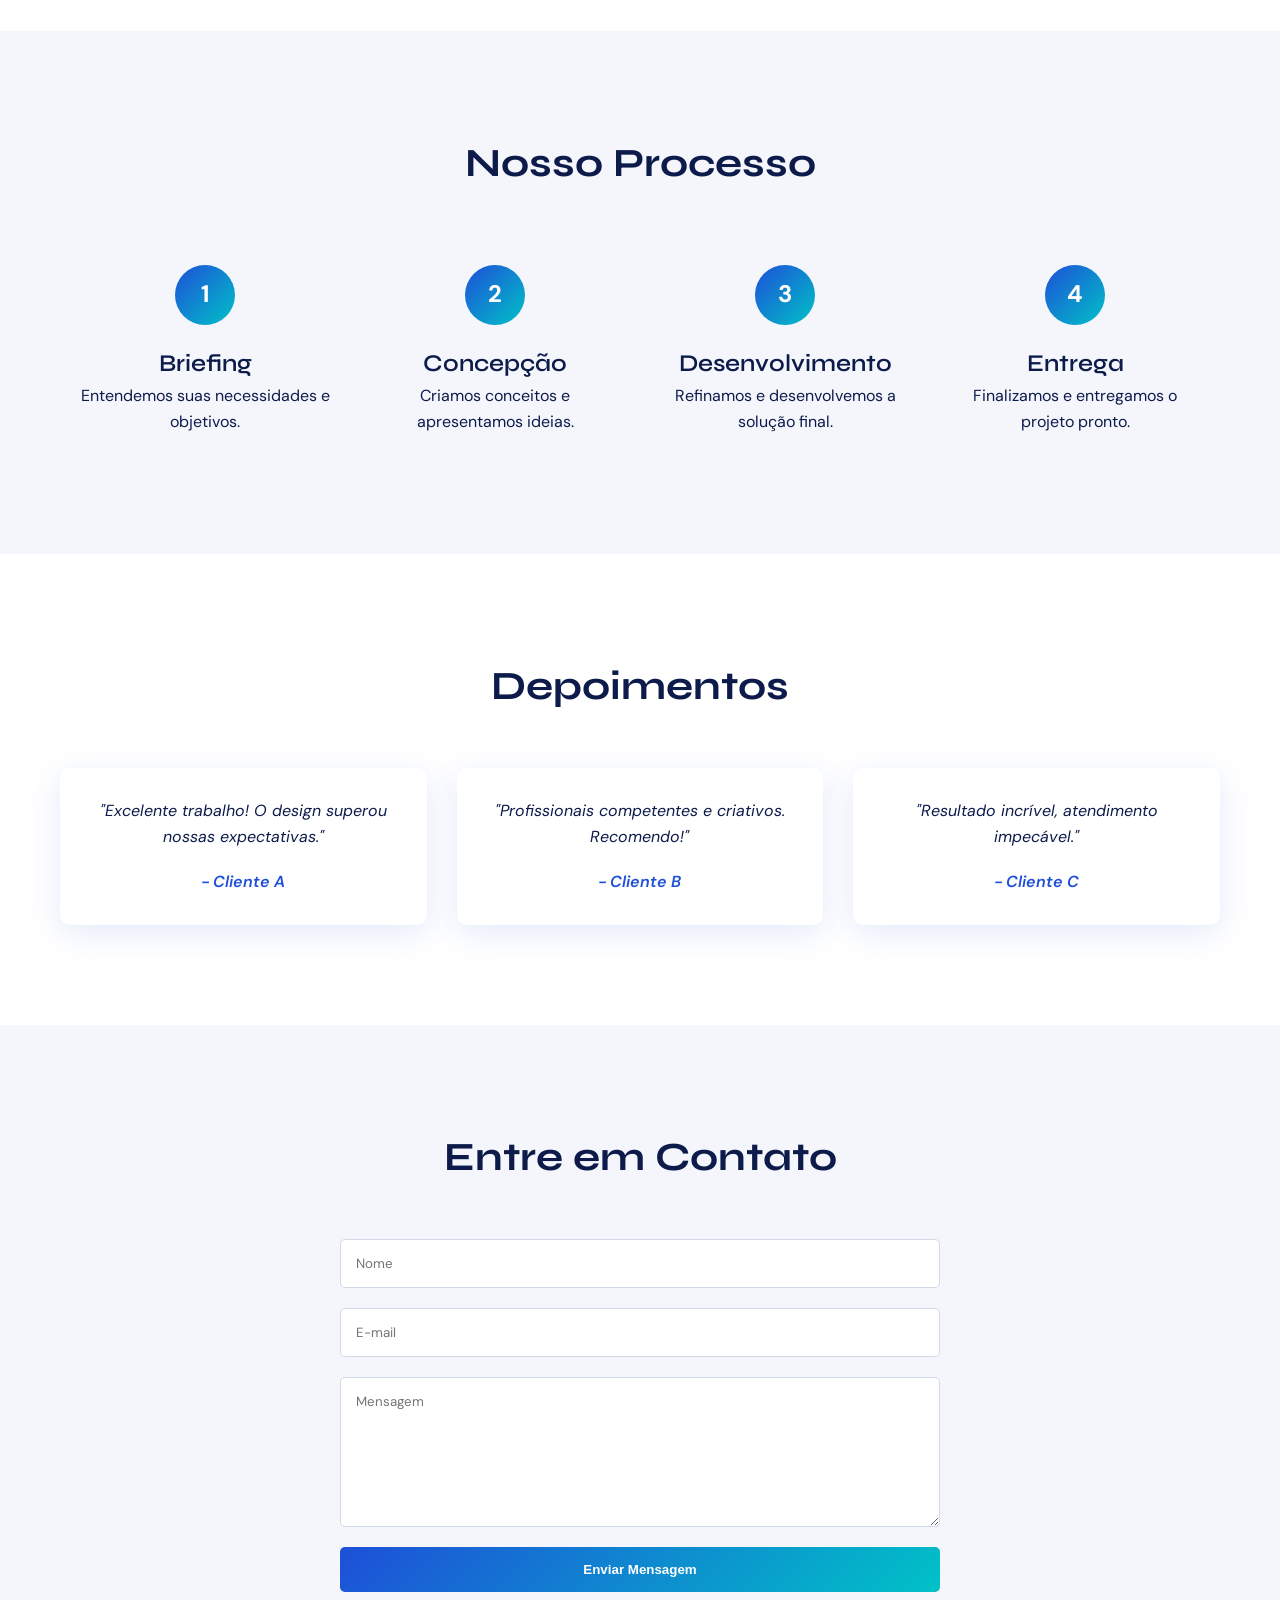
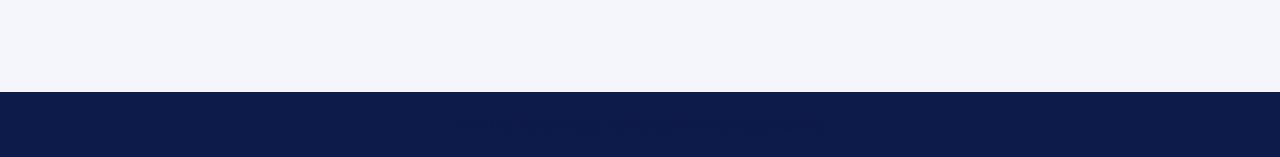
==== commit 5dd7726c: "adicionado manos-burguer-cardapio.png ao projeto, sendo exibido no portfólio" ====
--- a/index.html
+++ b/index.html
@@ -98,7 +98,7 @@
                 </div>
                 <div class="project" data-category="brand">
                     <div class="project-img-wrapper">
-                        <img src="https://via.placeholder.com/300x200/00C2C7/FFFFFF?text=Branding+1" alt="Projeto 2" class="project-img">
+                        <img src="file:///home/pedro/Downloads/Black%20Vintage%20Style%20Cocktail%20Menu%20(1).png" alt="Projeto 2" class="project-img">
                         <button class="zoom-btn" title="Ampliar em tela cheia">⛶</button>
                     </div>
                     <h4>Identidade Marca Y</h4>
@@ -126,10 +126,10 @@
                 </div>
                 <div class="project" data-category="web">
                     <div class="project-img-wrapper">
-                        <img src="https://via.placeholder.com/300x200/0D1B4B/FFFFFF?text=Web+2" alt="Projeto 6" class="project-img">
-                        <button class="zoom-btn" title="Ampliar em tela cheia">⛶</button>
-                    </div>
-                    <h4>E-commerce C</h4>
+                        <img src="manos-burguer-cardapio.png" alt="Cardápio Mano's Burguer E-commerce" class="project-img">
+                        <button class="zoom-btn" title="Ampliar em tela cheia">⛶</button>
+                    </div>
+                    <h4>Cardápio Mano's Burger</h4>
                 </div>
                 <div class="project" data-category="web">
                     <div class="project-img-wrapper">
--- a/styles.css
+++ b/styles.css
@@ -46,7 +46,7 @@
 h3 { font-size: 2rem; font-weight: 600; }
 h4 { font-size: 1.5rem; font-weight: 600; }
 
-p { font-size: 1rem; color: var(--cinza-texto); }
+p { font-size: 1rem; color: var(--azul-profundo); }
 
 /* Navbar */
 .navbar {
@@ -61,8 +61,22 @@
 
 .navbar.scrolled {
   background: rgba(255, 255, 255, 0.95);
+  -webkit-backdrop-filter: blur(10px);
   backdrop-filter: blur(10px);
   box-shadow: var(--shadow-card);
+
+  .logo {
+    color: var(--azul-profundo);
+  }
+
+  .nav-links a {
+   text-decoration: none;
+   color: var(--azul-profundo);
+   font-weight: 500;
+   transition: color 0.3s;
+   position: relative;
+}
+
 }
 
 .navbar .container {
@@ -76,12 +90,12 @@
   align-items: center;
   font-weight: 700;
   font-size: 1.5rem;
-  color: var(--azul-profundo);
+  color: var(--branco);
 }
 
 .logo-img {
-  height: 140px;
-  max-height: 140px;
+  height: 120px;
+  max-height: 120px;
   width: auto;
   margin-right: 12px;
   object-fit: contain;
@@ -104,6 +118,7 @@
   left: 0;
   width: 100%;
   background: rgba(255, 255, 255, 0.98);
+  -webkit-backdrop-filter: blur(10px);
   backdrop-filter: blur(10px);
   padding: 20px;
   box-shadow: var(--shadow-card);
@@ -119,11 +134,12 @@
   display: block;
   padding: 12px;
   font-size: 1.1rem;
+  color: var(--branco)
 }
 
 .nav-links a {
   text-decoration: none;
-  color: var(--azul-profundo);
+  color: var(--branco);
   font-weight: 500;
   transition: color 0.3s;
   position: relative;
@@ -205,6 +221,7 @@
   max-width: 600px;
   margin-left: auto;
   margin-right: auto;
+  color: var(--branco);
 }
 
 .hero-cta {
